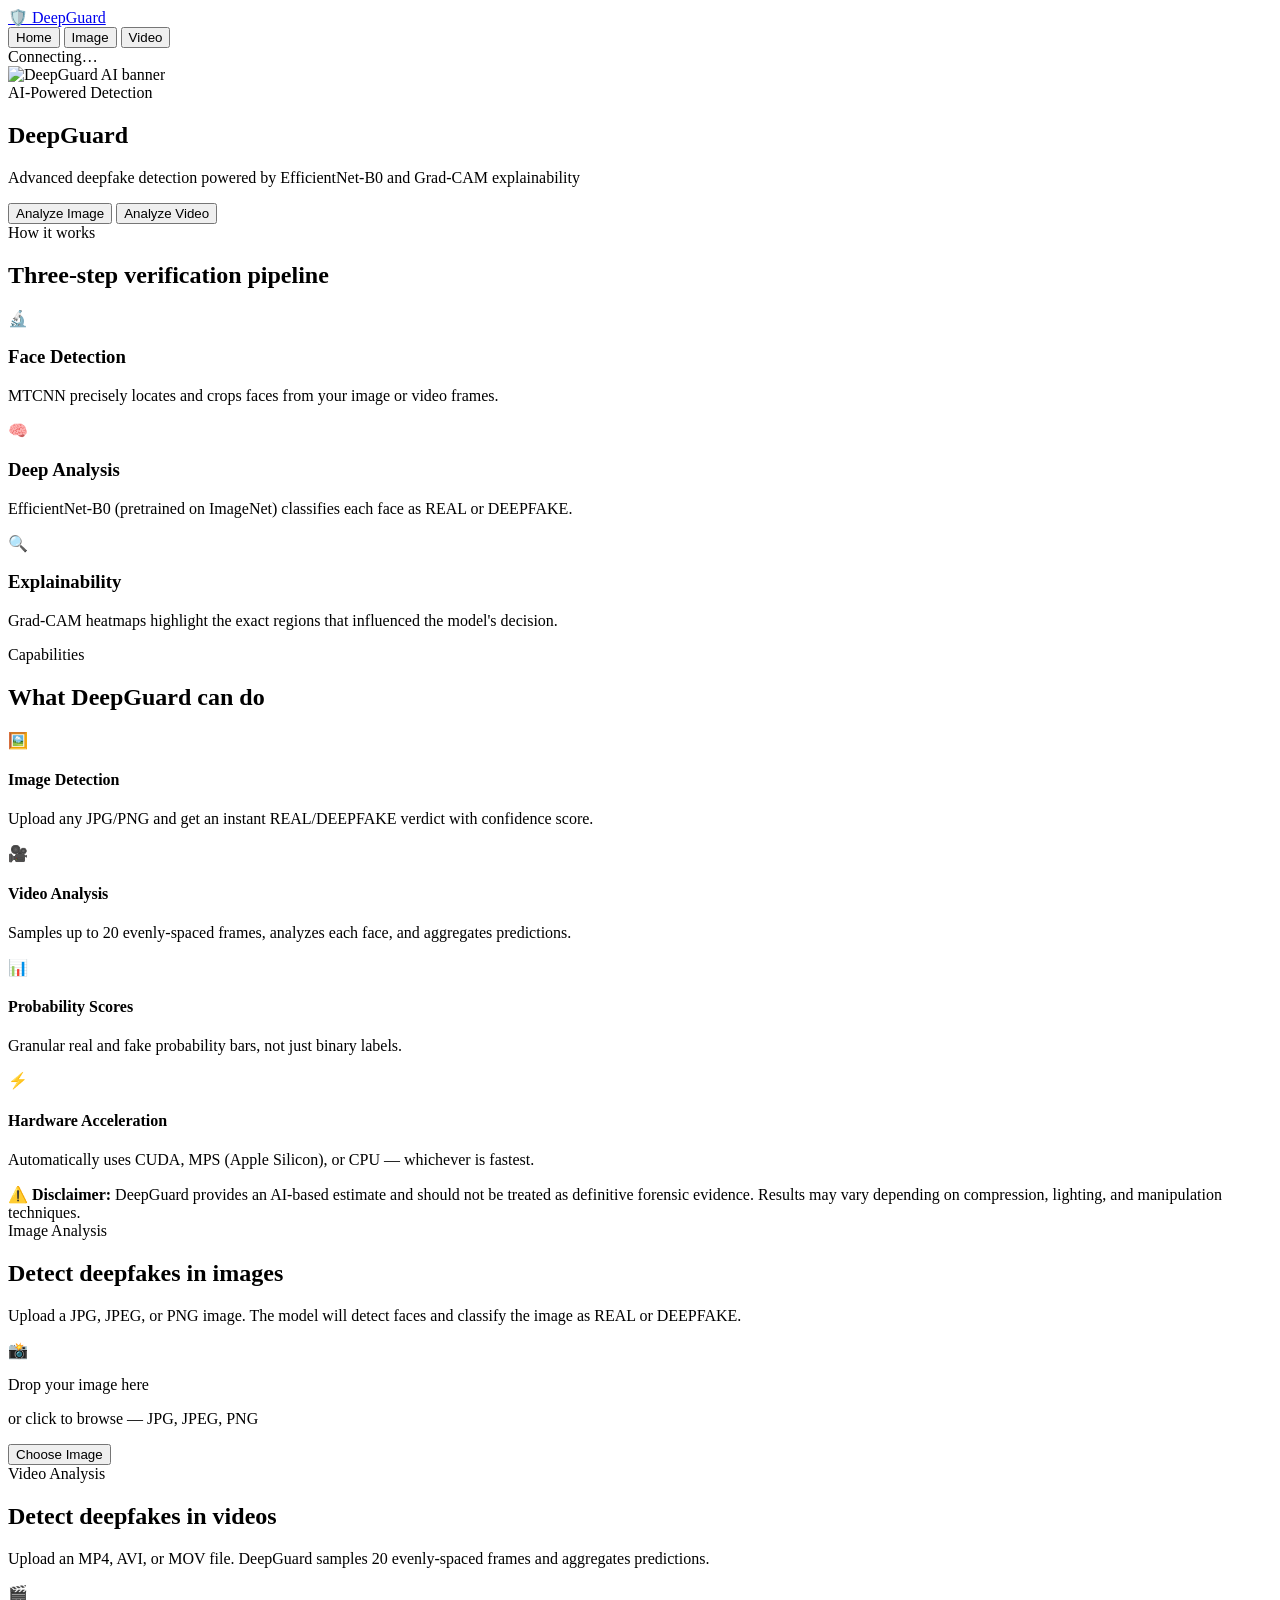
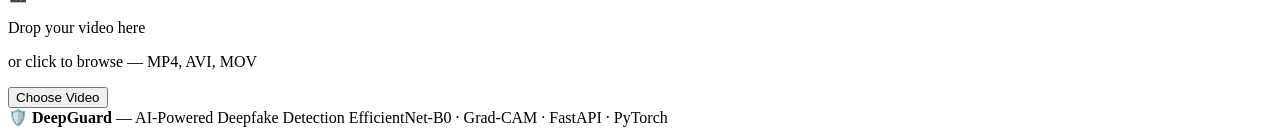
==== app/static/index.html @ f5dcc2c8 "feat: convert DeepGuard to full web app (FastAPI + HTML/CSS/JS frontend) - Add FastAPI backend (app/" ====
<!DOCTYPE html>
<html lang="en">
<head>
  <meta charset="UTF-8" />
  <meta name="viewport" content="width=device-width, initial-scale=1.0" />
  <title>DeepGuard — Deepfake Detection</title>
  <meta name="description" content="AI-powered deepfake detection using EfficientNet-B0. Analyze images and videos for authenticity with Grad-CAM explainability." />
  <link rel="preconnect" href="https://fonts.googleapis.com" />
  <link rel="preconnect" href="https://fonts.gstatic.com" crossorigin />
  <link href="https://fonts.googleapis.com/css2?family=Inter:wght@300;400;500;600;700;800;900&display=swap" rel="stylesheet" />
  <link rel="stylesheet" href="/static/style.css" />
</head>
<body>

<!-- ═══════════════════════════════ NAVBAR ═══════════════════════════════ -->
<nav class="navbar" id="navbar">
  <div class="nav-inner">
    <a href="#" class="nav-brand" id="nav-brand-btn">
      <span class="nav-icon">🛡️</span>
      <span>DeepGuard</span>
    </a>
    <div class="nav-links">
      <button class="nav-btn" id="navHomeBtn">Home</button>
      <button class="nav-btn" id="navImageBtn">Image</button>
      <button class="nav-btn" id="navVideoBtn">Video</button>
    </div>
    <div class="nav-status" id="navStatus">
      <span class="status-dot" id="statusDot"></span>
      <span id="statusText">Connecting…</span>
    </div>
  </div>
</nav>

<!-- ═══════════════════════════════ PAGES ════════════════════════════════ -->
<main>

  <!-- ── HOME PAGE ── -->
  <section class="page active" id="page-home">
    <div class="hero">
      <img src="/static/hero.jpg" alt="DeepGuard AI banner" class="hero-img" />
      <div class="hero-overlay">
        <div class="hero-content">
          <div class="hero-badge">AI-Powered Detection</div>
          <h1 class="hero-title">DeepGuard</h1>
          <p class="hero-subtitle">Advanced deepfake detection powered by EfficientNet-B0 and Grad-CAM explainability</p>
          <div class="hero-btns">
            <button class="btn btn-primary" id="heroImageBtn">Analyze Image</button>
            <button class="btn btn-outline" id="heroVideoBtn">Analyze Video</button>
          </div>
        </div>
      </div>
    </div>

    <div class="container section">
      <div class="section-label">How it works</div>
      <h2 class="section-title">Three-step verification pipeline</h2>
      <div class="cards-grid">
        <div class="card card-glow">
          <div class="card-icon">🔬</div>
          <h3>Face Detection</h3>
          <p>MTCNN precisely locates and crops faces from your image or video frames.</p>
        </div>
        <div class="card card-glow">
          <div class="card-icon">🧠</div>
          <h3>Deep Analysis</h3>
          <p>EfficientNet-B0 (pretrained on ImageNet) classifies each face as REAL or DEEPFAKE.</p>
        </div>
        <div class="card card-glow">
          <div class="card-icon">🔍</div>
          <h3>Explainability</h3>
          <p>Grad-CAM heatmaps highlight the exact regions that influenced the model's decision.</p>
        </div>
      </div>
    </div>

    <div class="container section">
      <div class="section-label">Capabilities</div>
      <h2 class="section-title">What DeepGuard can do</h2>
      <div class="features-grid">
        <div class="feature">
          <span class="feature-icon">🖼️</span>
          <div>
            <h4>Image Detection</h4>
            <p>Upload any JPG/PNG and get an instant REAL/DEEPFAKE verdict with confidence score.</p>
          </div>
        </div>
        <div class="feature">
          <span class="feature-icon">🎥</span>
          <div>
            <h4>Video Analysis</h4>
            <p>Samples up to 20 evenly-spaced frames, analyzes each face, and aggregates predictions.</p>
          </div>
        </div>
        <div class="feature">
          <span class="feature-icon">📊</span>
          <div>
            <h4>Probability Scores</h4>
            <p>Granular real and fake probability bars, not just binary labels.</p>
          </div>
        </div>
        <div class="feature">
          <span class="feature-icon">⚡</span>
          <div>
            <h4>Hardware Acceleration</h4>
            <p>Automatically uses CUDA, MPS (Apple Silicon), or CPU — whichever is fastest.</p>
          </div>
        </div>
      </div>
    </div>

    <div class="disclaimer container">
      ⚠️ <strong>Disclaimer:</strong> DeepGuard provides an AI-based estimate and should not be treated as definitive forensic evidence. Results may vary depending on compression, lighting, and manipulation techniques.
    </div>
  </section>

  <!-- ── IMAGE DETECTION PAGE ── -->
  <section class="page" id="page-image">
    <div class="container section">
      <div class="section-label">Image Analysis</div>
      <h2 class="section-title">Detect deepfakes in images</h2>
      <p class="section-desc">Upload a JPG, JPEG, or PNG image. The model will detect faces and classify the image as REAL or DEEPFAKE.</p>

      <div class="upload-zone" id="imageDropZone">
        <input type="file" id="imageFileInput" accept=".jpg,.jpeg,.png" hidden />
        <div class="upload-icon">📸</div>
        <p class="upload-title">Drop your image here</p>
        <p class="upload-hint">or click to browse — JPG, JPEG, PNG</p>
        <button class="btn btn-primary" id="imageBrowseBtn" type="button">Choose Image</button>
      </div>

      <div class="preview-row" id="imagePreviewRow" style="display:none">
        <div class="preview-box">
          <h3 class="box-label">Uploaded Image</h3>
          <img id="imagePreview" alt="Uploaded image" />
        </div>
      </div>

      <div class="analyze-row" id="imageAnalyzeRow" style="display:none">
        <button class="btn btn-primary btn-lg" id="imageAnalyzeBtn">
          <span id="imageAnalyzeBtnText">🔍 Analyze Image</span>
          <span id="imageAnalyzeSpinner" class="spinner" style="display:none"></span>
        </button>
      </div>

      <div id="imageResults" style="display:none">
        <div class="result-card" id="imageResultCard">
          <div class="result-verdict" id="imageVerdict"></div>
          <div class="result-confidence" id="imageConfidence"></div>
          <div class="prob-bars">
            <div class="prob-row">
              <span class="prob-label">✅ Real</span>
              <div class="prob-track">
                <div class="prob-fill prob-real" id="imageRealBar"></div>
              </div>
              <span class="prob-value" id="imageRealVal"></span>
            </div>
            <div class="prob-row">
              <span class="prob-label">🚨 Fake</span>
              <div class="prob-track">
                <div class="prob-fill prob-fake" id="imageFakeBar"></div>
              </div>
              <span class="prob-value" id="imageFakeVal"></span>
            </div>
          </div>
        </div>

        <div class="explainability-row" id="imageExplainRow" style="display:none">
          <div class="preview-box">
            <h3 class="box-label">Detected Face</h3>
            <img id="imageFaceCrop" alt="Detected face" />
          </div>
          <div class="preview-box">
            <h3 class="box-label">Grad-CAM Heatmap</h3>
            <img id="imageHeatmap" alt="Grad-CAM heatmap" />
            <p class="hint-text">Highlighted regions influenced the prediction</p>
          </div>
        </div>
      </div>

      <div id="imageError" class="error-box" style="display:none"></div>
    </div>
  </section>

  <!-- ── VIDEO DETECTION PAGE ── -->
  <section class="page" id="page-video">
    <div class="container section">
      <div class="section-label">Video Analysis</div>
      <h2 class="section-title">Detect deepfakes in videos</h2>
      <p class="section-desc">Upload an MP4, AVI, or MOV file. DeepGuard samples 20 evenly-spaced frames and aggregates predictions.</p>

      <div class="upload-zone" id="videoDropZone">
        <input type="file" id="videoFileInput" accept=".mp4,.avi,.mov" hidden />
        <div class="upload-icon">🎬</div>
        <p class="upload-title">Drop your video here</p>
        <p class="upload-hint">or click to browse — MP4, AVI, MOV</p>
        <button class="btn btn-primary" id="videoBrowseBtn" type="button">Choose Video</button>
      </div>

      <div class="preview-row" id="videoPreviewRow" style="display:none">
        <div class="preview-box preview-box-wide">
          <h3 class="box-label">Selected Video</h3>
          <video id="videoPreview" controls></video>
        </div>
      </div>

      <div class="analyze-row" id="videoAnalyzeRow" style="display:none">
        <button class="btn btn-primary btn-lg" id="videoAnalyzeBtn">
          <span id="videoAnalyzeBtnText">🔍 Analyze Video</span>
          <span id="videoAnalyzeSpinner" class="spinner" style="display:none"></span>
        </button>
        <p class="hint-text">This may take 30–60 seconds depending on your hardware.</p>
      </div>

      <div id="videoResults" style="display:none">
        <div class="result-card" id="videoResultCard">
          <div class="result-verdict" id="videoVerdict"></div>
          <div class="result-confidence" id="videoConfidence"></div>
          <div class="video-stats" id="videoStats"></div>
          <div class="prob-bars">
            <div class="prob-row">
              <span class="prob-label">✅ Real</span>
              <div class="prob-track">
                <div class="prob-fill prob-real" id="videoRealBar"></div>
              </div>
              <span class="prob-value" id="videoRealVal"></span>
            </div>
            <div class="prob-row">
              <span class="prob-label">🚨 Fake</span>
              <div class="prob-track">
                <div class="prob-fill prob-fake" id="videoFakeBar"></div>
              </div>
              <span class="prob-value" id="videoFakeVal"></span>
            </div>
          </div>
        </div>

        <div id="videoFramesSection">
          <h3 class="subsection-title">Frame-Level Analysis</h3>
          <div class="table-wrapper">
            <table class="frame-table" id="frameTable">
              <thead>
                <tr>
                  <th>Frame #</th>
                  <th>Timestamp</th>
                  <th>Prediction</th>
                  <th>Real %</th>
                  <th>Fake %</th>
                </tr>
              </thead>
              <tbody id="frameTableBody"></tbody>
            </table>
          </div>

          <div id="suspiciousFramesSection" style="display:none">
            <h3 class="subsection-title">Suspicious Frames</h3>
            <div class="suspicious-grid" id="suspiciousGrid"></div>
          </div>
        </div>
      </div>

      <div id="videoError" class="error-box" style="display:none"></div>
    </div>
  </section>

</main>

<!-- ════════════════════════════════ FOOTER ═════════════════════════════ -->
<footer class="footer">
  <div class="container footer-inner">
    <span>🛡️ <strong>DeepGuard</strong> — AI-Powered Deepfake Detection</span>
    <span>EfficientNet-B0 · Grad-CAM · FastAPI · PyTorch</span>
  </div>
</footer>

<script src="/static/app.js"></script>
</body>
</html>
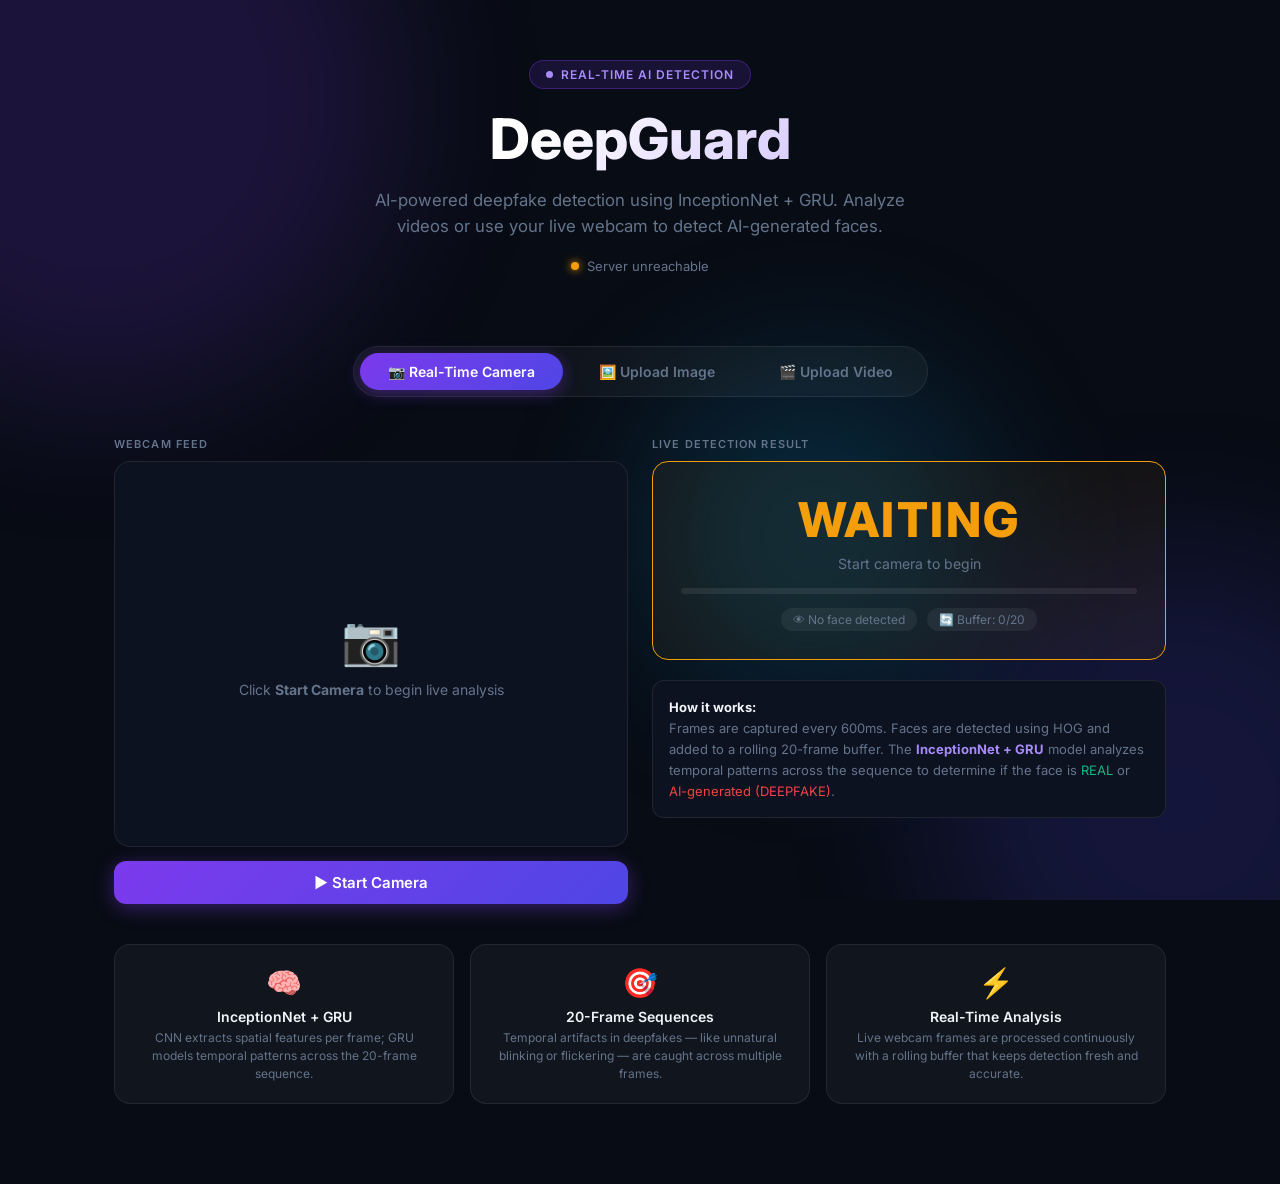
==== commit 7b6edc8d: "feat: add real-time webcam detection, cascaded MTCNN face detection, project report, presentation, a" ====
--- a/app/static/index.html
+++ b/app/static/index.html
@@ -3,275 +3,561 @@
 <head>
   <meta charset="UTF-8" />
   <meta name="viewport" content="width=device-width, initial-scale=1.0" />
-  <title>DeepGuard — Deepfake Detection</title>
-  <meta name="description" content="AI-powered deepfake detection using EfficientNet-B0. Analyze images and videos for authenticity with Grad-CAM explainability." />
+  <title>DeepGuard — Real-Time AI Deepfake Detector</title>
+  <meta name="description" content="Real-time deepfake detection powered by InceptionNet+GRU AI. Detect whether a face is AI-generated or real." />
   <link rel="preconnect" href="https://fonts.googleapis.com" />
-  <link rel="preconnect" href="https://fonts.gstatic.com" crossorigin />
-  <link href="https://fonts.googleapis.com/css2?family=Inter:wght@300;400;500;600;700;800;900&display=swap" rel="stylesheet" />
-  <link rel="stylesheet" href="/static/style.css" />
+  <link href="https://fonts.googleapis.com/css2?family=Inter:wght@300;400;500;600;700;800&display=swap" rel="stylesheet" />
+  <style>
+    *, *::before, *::after { box-sizing: border-box; margin: 0; padding: 0; }
+
+    :root {
+      --bg: #080c14;
+      --bg2: #0d1220;
+      --surface: rgba(255,255,255,0.04);
+      --border: rgba(255,255,255,0.08);
+      --accent: #7c3aed;
+      --accent2: #a78bfa;
+      --accent3: #4f46e5;
+      --real: #10b981;
+      --fake: #ef4444;
+      --warn: #f59e0b;
+      --text: #f1f5f9;
+      --muted: #64748b;
+      --radius: 16px;
+    }
+
+    body { font-family: 'Inter', sans-serif; background: var(--bg); color: var(--text); min-height: 100vh; overflow-x: hidden; }
+
+    /* Background orbs */
+    .bg-orbs { position: fixed; inset: 0; pointer-events: none; z-index: 0; overflow: hidden; }
+    .orb { position: absolute; border-radius: 50%; filter: blur(80px); opacity: 0.18; animation: drift 14s ease-in-out infinite alternate; }
+    .orb1 { width: 600px; height: 600px; background: #7c3aed; top: -200px; left: -200px; }
+    .orb2 { width: 500px; height: 500px; background: #4f46e5; bottom: -150px; right: -150px; animation-delay: -7s; }
+    .orb3 { width: 350px; height: 350px; background: #0ea5e9; top: 40%; left: 50%; animation-delay: -3s; }
+    @keyframes drift { 0% { transform: translate(0,0) scale(1); } 100% { transform: translate(30px,20px) scale(1.05); } }
+
+    .container { position: relative; z-index: 1; max-width: 1100px; margin: 0 auto; padding: 0 24px 80px; }
+
+    /* Header */
+    header { text-align: center; padding: 60px 0 40px; }
+    .badge { display: inline-flex; align-items: center; gap: 8px; background: rgba(124,58,237,0.15); border: 1px solid rgba(124,58,237,0.35); padding: 6px 16px; border-radius: 100px; font-size: 12px; font-weight: 600; letter-spacing: 0.08em; text-transform: uppercase; color: var(--accent2); margin-bottom: 20px; }
+    .badge-dot { width: 7px; height: 7px; background: var(--accent2); border-radius: 50%; animation: pulse 2s ease-in-out infinite; }
+    @keyframes pulse { 0%,100% { opacity:1; transform:scale(1); } 50% { opacity:0.5; transform:scale(0.8); } }
+    h1 { font-size: clamp(2rem, 5vw, 3.5rem); font-weight: 800; line-height: 1.1; background: linear-gradient(135deg, #fff 40%, var(--accent2)); -webkit-background-clip: text; -webkit-text-fill-color: transparent; background-clip: text; margin-bottom: 16px; }
+    .subtitle { font-size: 1.05rem; color: var(--muted); max-width: 540px; margin: 0 auto; line-height: 1.6; }
+    .model-status { display: inline-flex; align-items: center; gap: 8px; margin-top: 18px; font-size: 13px; color: var(--muted); }
+    .status-dot { width: 8px; height: 8px; border-radius: 50%; background: var(--warn); box-shadow: 0 0 8px var(--warn); transition: all 0.5s; }
+    .status-dot.ok { background: var(--real); box-shadow: 0 0 8px var(--real); }
+    .status-dot.err { background: var(--fake); box-shadow: 0 0 8px var(--fake); }
+
+    /* Tabs */
+    .tabs { display: flex; justify-content: center; gap: 8px; background: var(--surface); border: 1px solid var(--border); border-radius: 100px; padding: 6px; width: fit-content; margin: 32px auto 40px; }
+    .tab-btn { padding: 10px 28px; border-radius: 100px; border: none; cursor: pointer; font-size: 14px; font-weight: 600; font-family: inherit; transition: all 0.25s; background: transparent; color: var(--muted); }
+    .tab-btn.active { background: linear-gradient(135deg, var(--accent), var(--accent3)); color: white; box-shadow: 0 4px 16px rgba(124,58,237,0.4); }
+
+    .panel { display: none; }
+    .panel.active { display: block; }
+
+    /* Card */
+    .card { background: var(--surface); border: 1px solid var(--border); backdrop-filter: blur(20px); border-radius: var(--radius); padding: 32px; }
+    .card-grid { display: grid; grid-template-columns: 1fr 1fr; gap: 24px; }
+    @media (max-width: 700px) { .card-grid { grid-template-columns: 1fr; } }
+
+    /* Upload zone */
+    .upload-zone { border: 2px dashed var(--border); border-radius: var(--radius); padding: 48px 24px; text-align: center; cursor: pointer; transition: all 0.25s; position: relative; overflow: hidden; }
+    .upload-zone:hover, .upload-zone.dragover { border-color: var(--accent); background: rgba(124,58,237,0.07); }
+    .upload-zone input[type=file] { position: absolute; inset: 0; opacity: 0; cursor: pointer; width: 100%; }
+    .upload-icon { font-size: 3rem; margin-bottom: 12px; }
+    .upload-zone p { color: var(--muted); font-size: 14px; margin-top: 8px; }
+    .upload-zone strong { color: var(--text); }
+
+    /* Buttons */
+    .btn { display: inline-flex; align-items: center; justify-content: center; gap: 8px; padding: 12px 28px; border-radius: 12px; border: none; cursor: pointer; font-size: 15px; font-weight: 600; font-family: inherit; transition: all 0.2s; text-decoration: none; }
+    .btn-primary { background: linear-gradient(135deg, var(--accent), var(--accent3)); color: white; box-shadow: 0 4px 20px rgba(124,58,237,0.4); width: 100%; margin-top: 16px; }
+    .btn-primary:hover { transform: translateY(-2px); box-shadow: 0 8px 28px rgba(124,58,237,0.5); }
+    .btn-primary:disabled { opacity: 0.45; cursor: not-allowed; transform: none; }
+    .btn-danger { background: linear-gradient(135deg, #ef4444, #dc2626); color: white; box-shadow: 0 4px 16px rgba(239,68,68,0.35); }
+    .btn-stop { background: rgba(239,68,68,0.15); border: 1px solid rgba(239,68,68,0.3); color: #fca5a5; padding: 12px 24px; border-radius: 12px; font-size: 15px; font-weight: 600; font-family: inherit; cursor: pointer; transition: all 0.2s; }
+    .btn-stop:hover { background: rgba(239,68,68,0.25); }
+
+    /* Video / Webcam */
+    .video-preview { width: 100%; border-radius: var(--radius); overflow: hidden; background: #000; aspect-ratio: 16/9; display: flex; align-items: center; justify-content: center; }
+    .video-preview video, .video-preview img { width: 100%; height: 100%; object-fit: contain; }
+    .webcam-wrapper { position: relative; border-radius: var(--radius); overflow: hidden; background: #000; aspect-ratio: 4/3; }
+    #webcam-video { width: 100%; height: 100%; object-fit: cover; display: block; transform: scaleX(-1); }
+    .webcam-overlay { position: absolute; top: 12px; left: 12px; right: 12px; display: flex; justify-content: space-between; align-items: flex-start; pointer-events: none; }
+    .face-badge { font-size: 12px; font-weight: 600; padding: 5px 12px; border-radius: 100px; backdrop-filter: blur(10px); }
+    .face-badge.detected { background: rgba(16,185,129,0.2); color: var(--real); border: 1px solid rgba(16,185,129,0.3); }
+    .face-badge.none { background: rgba(239,68,68,0.2); color: var(--fake); border: 1px solid rgba(239,68,68,0.3); }
+    .buffer-ring { width: 48px; height: 48px; }
+    .buffer-ring svg { transform: rotate(-90deg); }
+    .buffer-ring circle { fill: none; stroke-width: 4; }
+    .buffer-bg { stroke: rgba(255,255,255,0.1); }
+    .buffer-fg { stroke: var(--accent2); stroke-linecap: round; transition: stroke-dashoffset 0.4s; }
+    .webcam-placeholder { width: 100%; aspect-ratio: 4/3; border-radius: var(--radius); background: var(--bg2); border: 1px solid var(--border); display: flex; flex-direction: column; align-items: center; justify-content: center; gap: 12px; color: var(--muted); font-size: 14px; }
+    .webcam-placeholder .icon { font-size: 3rem; }
+
+    /* Result card */
+    .result-card { background: var(--bg2); border: 1px solid var(--border); border-radius: var(--radius); padding: 28px; text-align: center; transition: all 0.4s; }
+    .result-card.is-real { border-color: var(--real); background: rgba(16,185,129,0.05); }
+    .result-card.is-fake { border-color: var(--fake); background: rgba(239,68,68,0.05); }
+    .result-card.is-analyzing { border-color: var(--warn); background: rgba(245,158,11,0.05); }
+    .result-label { font-size: 3rem; font-weight: 800; letter-spacing: 0.05em; margin-bottom: 6px; transition: color 0.4s; }
+    .result-label.real { color: var(--real); }
+    .result-label.fake { color: var(--fake); }
+    .result-label.analyzing { color: var(--warn); }
+    .result-confidence { font-size: 14px; color: var(--muted); margin-bottom: 16px; }
+    .conf-bar-wrap { height: 6px; background: rgba(255,255,255,0.08); border-radius: 99px; overflow: hidden; }
+    .conf-bar { height: 100%; border-radius: 99px; transition: width 0.6s ease, background 0.4s; }
+    .conf-bar.real { background: var(--real); }
+    .conf-bar.fake { background: var(--fake); }
+    .conf-bar.analyzing { background: var(--warn); }
+    .result-meta { margin-top: 14px; display: flex; gap: 10px; flex-wrap: wrap; justify-content: center; }
+    .meta-pill { font-size: 12px; padding: 4px 12px; border-radius: 100px; background: rgba(255,255,255,0.06); color: var(--muted); }
+
+    /* Face crop preview */
+    .face-crop-img { width: 100%; max-width: 200px; border-radius: 12px; margin-top: 16px; border: 2px solid var(--border); display: block; margin-left: auto; margin-right: auto; }
+
+    /* Info grid */
+    .info-grid { display: grid; grid-template-columns: repeat(3, 1fr); gap: 16px; margin-top: 40px; }
+    @media (max-width: 700px) { .info-grid { grid-template-columns: 1fr; } }
+    .info-item { background: var(--surface); border: 1px solid var(--border); border-radius: var(--radius); padding: 20px; text-align: center; }
+    .info-item .icon { font-size: 1.8rem; margin-bottom: 8px; }
+    .info-item h3 { font-size: 14px; font-weight: 600; margin-bottom: 4px; }
+    .info-item p { font-size: 12px; color: var(--muted); line-height: 1.5; }
+
+    .section-label { font-size: 11px; font-weight: 600; letter-spacing: 0.1em; text-transform: uppercase; color: var(--muted); margin-bottom: 10px; }
+
+    @keyframes spin { to { transform: rotate(360deg); } }
+    .spinner { width: 20px; height: 20px; border: 3px solid rgba(255,255,255,0.2); border-top-color: white; border-radius: 50%; animation: spin 0.7s linear infinite; }
+  </style>
 </head>
 <body>
 
-<!-- ═══════════════════════════════ NAVBAR ═══════════════════════════════ -->
-<nav class="navbar" id="navbar">
-  <div class="nav-inner">
-    <a href="#" class="nav-brand" id="nav-brand-btn">
-      <span class="nav-icon">🛡️</span>
-      <span>DeepGuard</span>
-    </a>
-    <div class="nav-links">
-      <button class="nav-btn" id="navHomeBtn">Home</button>
-      <button class="nav-btn" id="navImageBtn">Image</button>
-      <button class="nav-btn" id="navVideoBtn">Video</button>
-    </div>
-    <div class="nav-status" id="navStatus">
-      <span class="status-dot" id="statusDot"></span>
-      <span id="statusText">Connecting…</span>
-    </div>
+<div class="bg-orbs">
+  <div class="orb orb1"></div>
+  <div class="orb orb2"></div>
+  <div class="orb orb3"></div>
+</div>
+
+<div class="container">
+
+  <!-- Header -->
+  <header>
+    <div class="badge"><span class="badge-dot"></span>Real-Time AI Detection</div>
+    <h1>DeepGuard</h1>
+    <p class="subtitle">AI-powered deepfake detection using InceptionNet + GRU. Analyze videos or use your live webcam to detect AI-generated faces.</p>
+    <div class="model-status">
+      <span class="status-dot" id="status-dot"></span>
+      <span id="status-text">Checking model…</span>
+    </div>
+  </header>
+
+  <!-- Tabs -->
+  <div class="tabs" role="tablist">
+    <button class="tab-btn active" id="tab-realtime" onclick="switchTab('realtime')" role="tab">📷 Real-Time Camera</button>
+    <button class="tab-btn" id="tab-image" onclick="switchTab('image')" role="tab">🖼️ Upload Image</button>
+    <button class="tab-btn" id="tab-video" onclick="switchTab('video')" role="tab">🎬 Upload Video</button>
   </div>
-</nav>
-
-<!-- ═══════════════════════════════ PAGES ════════════════════════════════ -->
-<main>
-
-  <!-- ── HOME PAGE ── -->
-  <section class="page active" id="page-home">
-    <div class="hero">
-      <img src="/static/hero.jpg" alt="DeepGuard AI banner" class="hero-img" />
-      <div class="hero-overlay">
-        <div class="hero-content">
-          <div class="hero-badge">AI-Powered Detection</div>
-          <h1 class="hero-title">DeepGuard</h1>
-          <p class="hero-subtitle">Advanced deepfake detection powered by EfficientNet-B0 and Grad-CAM explainability</p>
-          <div class="hero-btns">
-            <button class="btn btn-primary" id="heroImageBtn">Analyze Image</button>
-            <button class="btn btn-outline" id="heroVideoBtn">Analyze Video</button>
-          </div>
-        </div>
-      </div>
-    </div>
-
-    <div class="container section">
-      <div class="section-label">How it works</div>
-      <h2 class="section-title">Three-step verification pipeline</h2>
-      <div class="cards-grid">
-        <div class="card card-glow">
-          <div class="card-icon">🔬</div>
-          <h3>Face Detection</h3>
-          <p>MTCNN precisely locates and crops faces from your image or video frames.</p>
-        </div>
-        <div class="card card-glow">
-          <div class="card-icon">🧠</div>
-          <h3>Deep Analysis</h3>
-          <p>EfficientNet-B0 (pretrained on ImageNet) classifies each face as REAL or DEEPFAKE.</p>
-        </div>
-        <div class="card card-glow">
-          <div class="card-icon">🔍</div>
-          <h3>Explainability</h3>
-          <p>Grad-CAM heatmaps highlight the exact regions that influenced the model's decision.</p>
-        </div>
-      </div>
-    </div>
-
-    <div class="container section">
-      <div class="section-label">Capabilities</div>
-      <h2 class="section-title">What DeepGuard can do</h2>
-      <div class="features-grid">
-        <div class="feature">
-          <span class="feature-icon">🖼️</span>
-          <div>
-            <h4>Image Detection</h4>
-            <p>Upload any JPG/PNG and get an instant REAL/DEEPFAKE verdict with confidence score.</p>
-          </div>
-        </div>
-        <div class="feature">
-          <span class="feature-icon">🎥</span>
-          <div>
-            <h4>Video Analysis</h4>
-            <p>Samples up to 20 evenly-spaced frames, analyzes each face, and aggregates predictions.</p>
-          </div>
-        </div>
-        <div class="feature">
-          <span class="feature-icon">📊</span>
-          <div>
-            <h4>Probability Scores</h4>
-            <p>Granular real and fake probability bars, not just binary labels.</p>
-          </div>
-        </div>
-        <div class="feature">
-          <span class="feature-icon">⚡</span>
-          <div>
-            <h4>Hardware Acceleration</h4>
-            <p>Automatically uses CUDA, MPS (Apple Silicon), or CPU — whichever is fastest.</p>
-          </div>
-        </div>
-      </div>
-    </div>
-
-    <div class="disclaimer container">
-      ⚠️ <strong>Disclaimer:</strong> DeepGuard provides an AI-based estimate and should not be treated as definitive forensic evidence. Results may vary depending on compression, lighting, and manipulation techniques.
-    </div>
-  </section>
-
-  <!-- ── IMAGE DETECTION PAGE ── -->
-  <section class="page" id="page-image">
-    <div class="container section">
-      <div class="section-label">Image Analysis</div>
-      <h2 class="section-title">Detect deepfakes in images</h2>
-      <p class="section-desc">Upload a JPG, JPEG, or PNG image. The model will detect faces and classify the image as REAL or DEEPFAKE.</p>
-
-      <div class="upload-zone" id="imageDropZone">
-        <input type="file" id="imageFileInput" accept=".jpg,.jpeg,.png" hidden />
-        <div class="upload-icon">📸</div>
-        <p class="upload-title">Drop your image here</p>
-        <p class="upload-hint">or click to browse — JPG, JPEG, PNG</p>
-        <button class="btn btn-primary" id="imageBrowseBtn" type="button">Choose Image</button>
-      </div>
-
-      <div class="preview-row" id="imagePreviewRow" style="display:none">
-        <div class="preview-box">
-          <h3 class="box-label">Uploaded Image</h3>
-          <img id="imagePreview" alt="Uploaded image" />
-        </div>
-      </div>
-
-      <div class="analyze-row" id="imageAnalyzeRow" style="display:none">
-        <button class="btn btn-primary btn-lg" id="imageAnalyzeBtn">
-          <span id="imageAnalyzeBtnText">🔍 Analyze Image</span>
-          <span id="imageAnalyzeSpinner" class="spinner" style="display:none"></span>
-        </button>
-      </div>
-
-      <div id="imageResults" style="display:none">
-        <div class="result-card" id="imageResultCard">
-          <div class="result-verdict" id="imageVerdict"></div>
-          <div class="result-confidence" id="imageConfidence"></div>
-          <div class="prob-bars">
-            <div class="prob-row">
-              <span class="prob-label">✅ Real</span>
-              <div class="prob-track">
-                <div class="prob-fill prob-real" id="imageRealBar"></div>
-              </div>
-              <span class="prob-value" id="imageRealVal"></span>
-            </div>
-            <div class="prob-row">
-              <span class="prob-label">🚨 Fake</span>
-              <div class="prob-track">
-                <div class="prob-fill prob-fake" id="imageFakeBar"></div>
-              </div>
-              <span class="prob-value" id="imageFakeVal"></span>
+
+  <!-- ══ REAL-TIME PANEL ══════════════════════════════════════════════ -->
+  <div class="panel active" id="panel-realtime">
+    <div class="card-grid">
+      <!-- Left: webcam -->
+      <div>
+        <p class="section-label">Webcam Feed</p>
+        <div class="webcam-placeholder" id="wc-placeholder">
+          <div class="icon">📷</div>
+          <p>Click <strong>Start Camera</strong> to begin live analysis</p>
+        </div>
+        <div class="webcam-wrapper" id="wc-wrapper" style="display:none;">
+          <video id="webcam-video" autoplay playsinline muted></video>
+          <div class="webcam-overlay">
+            <span class="face-badge none" id="face-badge">No Face</span>
+            <div class="buffer-ring" title="Buffer progress">
+              <svg viewBox="0 0 48 48" width="48" height="48">
+                <circle class="buffer-bg" cx="24" cy="24" r="20"/>
+                <circle class="buffer-fg" id="buffer-arc" cx="24" cy="24" r="20"
+                  stroke-dasharray="125.66" stroke-dashoffset="125.66"/>
+              </svg>
             </div>
           </div>
         </div>
-
-        <div class="explainability-row" id="imageExplainRow" style="display:none">
-          <div class="preview-box">
-            <h3 class="box-label">Detected Face</h3>
-            <img id="imageFaceCrop" alt="Detected face" />
+        <div style="display:flex; gap:10px; margin-top:14px;">
+          <button class="btn btn-primary" id="btn-start" onclick="startCamera()" style="margin-top:0; flex:1;">▶ Start Camera</button>
+          <button class="btn-stop" id="btn-stop" onclick="stopCamera()" style="display:none; flex:1;">⏹ Stop</button>
+        </div>
+      </div>
+
+      <!-- Right: result -->
+      <div>
+        <p class="section-label">Live Detection Result</p>
+        <div class="result-card is-analyzing" id="rt-card">
+          <div class="result-label analyzing" id="rt-label">WAITING</div>
+          <div class="result-confidence" id="rt-conf">Start camera to begin</div>
+          <div class="conf-bar-wrap"><div class="conf-bar analyzing" id="rt-bar" style="width:0%"></div></div>
+          <div class="result-meta">
+            <span class="meta-pill" id="rt-face-pill">👁 No face detected</span>
+            <span class="meta-pill" id="rt-buf-pill">🔄 Buffer: 0/20</span>
           </div>
-          <div class="preview-box">
-            <h3 class="box-label">Grad-CAM Heatmap</h3>
-            <img id="imageHeatmap" alt="Grad-CAM heatmap" />
-            <p class="hint-text">Highlighted regions influenced the prediction</p>
+        </div>
+
+        <div style="margin-top:20px; padding:16px; background:var(--bg2); border-radius:12px; border:1px solid var(--border);">
+          <p style="font-size:13px; color:var(--muted); line-height:1.6;">
+            <strong style="color:var(--text);">How it works:</strong><br>
+            Frames are captured every 600ms. Faces are detected using HOG and added to a rolling 20-frame buffer. The <strong style="color:var(--accent2);">InceptionNet + GRU</strong> model analyzes temporal patterns across the sequence to determine if the face is <span style="color:var(--real);">REAL</span> or <span style="color:var(--fake);">AI-generated (DEEPFAKE)</span>.
+          </p>
+        </div>
+      </div>
+    </div>
+  </div>
+
+  <!-- ══ IMAGE PANEL ══════════════════════════════════════════════════ -->
+  <div class="panel" id="panel-image">
+    <div class="card-grid">
+      <div>
+        <p class="section-label">Upload Image</p>
+        <div class="upload-zone" id="img-drop-zone">
+          <input type="file" id="img-file-input" accept="image/*" onchange="onImageSelect(this)" />
+          <div class="upload-icon">🖼️</div>
+          <p><strong>Drag &amp; drop</strong> or click to upload</p>
+          <p id="img-fname" style="margin-top:8px; color:var(--accent2); font-size:13px;"></p>
+          <p>Supports JPG, PNG, WebP</p>
+        </div>
+        <div id="img-preview-wrap" style="display:none; margin-top:16px;">
+          <p class="section-label">Preview</p>
+          <div class="video-preview"><img id="img-preview" src="" alt="Preview" /></div>
+        </div>
+        <button class="btn btn-primary" id="btn-img-analyze" onclick="analyzeImage()" style="display:none;" disabled>🔍 Analyze Image</button>
+      </div>
+
+      <div>
+        <p class="section-label">Detection Result</p>
+        <div class="result-card is-analyzing" id="img-card">
+          <div class="result-label analyzing" id="img-label">IDLE</div>
+          <div class="result-confidence" id="img-conf">Upload an image to begin</div>
+          <div class="conf-bar-wrap"><div class="conf-bar analyzing" id="img-bar" style="width:0%"></div></div>
+          <div class="result-meta" id="img-meta"></div>
+        </div>
+        <img id="img-face-crop" class="face-crop-img" style="display:none;" src="" alt="Detected Face" />
+      </div>
+    </div>
+  </div>
+
+  <!-- ══ VIDEO PANEL ══════════════════════════════════════════════════ -->
+  <div class="panel" id="panel-video">
+    <div class="card-grid">
+      <div>
+        <p class="section-label">Upload Video</p>
+        <div class="upload-zone" id="vid-drop-zone">
+          <input type="file" id="vid-file-input" accept="video/*" onchange="onVideoSelect(this)" />
+          <div class="upload-icon">🎬</div>
+          <p><strong>Drag &amp; drop</strong> or click to upload</p>
+          <p id="vid-fname" style="margin-top:8px; color:var(--accent2); font-size:13px;"></p>
+          <p>Supports MP4, AVI, MOV, WebM</p>
+        </div>
+        <div id="vid-preview-wrap" style="display:none; margin-top:16px;">
+          <p class="section-label">Preview</p>
+          <div class="video-preview">
+            <video id="vid-preview" controls preload="metadata"></video>
           </div>
         </div>
+        <button class="btn btn-primary" id="btn-vid-analyze" onclick="analyzeVideo()" style="display:none;" disabled>🔍 Analyze Video</button>
       </div>
 
-      <div id="imageError" class="error-box" style="display:none"></div>
-    </div>
-  </section>
-
-  <!-- ── VIDEO DETECTION PAGE ── -->
-  <section class="page" id="page-video">
-    <div class="container section">
-      <div class="section-label">Video Analysis</div>
-      <h2 class="section-title">Detect deepfakes in videos</h2>
-      <p class="section-desc">Upload an MP4, AVI, or MOV file. DeepGuard samples 20 evenly-spaced frames and aggregates predictions.</p>
-
-      <div class="upload-zone" id="videoDropZone">
-        <input type="file" id="videoFileInput" accept=".mp4,.avi,.mov" hidden />
-        <div class="upload-icon">🎬</div>
-        <p class="upload-title">Drop your video here</p>
-        <p class="upload-hint">or click to browse — MP4, AVI, MOV</p>
-        <button class="btn btn-primary" id="videoBrowseBtn" type="button">Choose Video</button>
+      <div>
+        <p class="section-label">Detection Result</p>
+        <div class="result-card is-analyzing" id="vid-card">
+          <div class="result-label analyzing" id="vid-label">IDLE</div>
+          <div class="result-confidence" id="vid-conf">Upload a video to begin</div>
+          <div class="conf-bar-wrap"><div class="conf-bar analyzing" id="vid-bar" style="width:0%"></div></div>
+          <div class="result-meta" id="vid-meta"></div>
+        </div>
       </div>
-
-      <div class="preview-row" id="videoPreviewRow" style="display:none">
-        <div class="preview-box preview-box-wide">
-          <h3 class="box-label">Selected Video</h3>
-          <video id="videoPreview" controls></video>
-        </div>
-      </div>
-
-      <div class="analyze-row" id="videoAnalyzeRow" style="display:none">
-        <button class="btn btn-primary btn-lg" id="videoAnalyzeBtn">
-          <span id="videoAnalyzeBtnText">🔍 Analyze Video</span>
-          <span id="videoAnalyzeSpinner" class="spinner" style="display:none"></span>
-        </button>
-        <p class="hint-text">This may take 30–60 seconds depending on your hardware.</p>
-      </div>
-
-      <div id="videoResults" style="display:none">
-        <div class="result-card" id="videoResultCard">
-          <div class="result-verdict" id="videoVerdict"></div>
-          <div class="result-confidence" id="videoConfidence"></div>
-          <div class="video-stats" id="videoStats"></div>
-          <div class="prob-bars">
-            <div class="prob-row">
-              <span class="prob-label">✅ Real</span>
-              <div class="prob-track">
-                <div class="prob-fill prob-real" id="videoRealBar"></div>
-              </div>
-              <span class="prob-value" id="videoRealVal"></span>
-            </div>
-            <div class="prob-row">
-              <span class="prob-label">🚨 Fake</span>
-              <div class="prob-track">
-                <div class="prob-fill prob-fake" id="videoFakeBar"></div>
-              </div>
-              <span class="prob-value" id="videoFakeVal"></span>
-            </div>
-          </div>
-        </div>
-
-        <div id="videoFramesSection">
-          <h3 class="subsection-title">Frame-Level Analysis</h3>
-          <div class="table-wrapper">
-            <table class="frame-table" id="frameTable">
-              <thead>
-                <tr>
-                  <th>Frame #</th>
-                  <th>Timestamp</th>
-                  <th>Prediction</th>
-                  <th>Real %</th>
-                  <th>Fake %</th>
-                </tr>
-              </thead>
-              <tbody id="frameTableBody"></tbody>
-            </table>
-          </div>
-
-          <div id="suspiciousFramesSection" style="display:none">
-            <h3 class="subsection-title">Suspicious Frames</h3>
-            <div class="suspicious-grid" id="suspiciousGrid"></div>
-          </div>
-        </div>
-      </div>
-
-      <div id="videoError" class="error-box" style="display:none"></div>
-    </div>
-  </section>
-
-</main>
-
-<!-- ════════════════════════════════ FOOTER ═════════════════════════════ -->
-<footer class="footer">
-  <div class="container footer-inner">
-    <span>🛡️ <strong>DeepGuard</strong> — AI-Powered Deepfake Detection</span>
-    <span>EfficientNet-B0 · Grad-CAM · FastAPI · PyTorch</span>
+    </div>
   </div>
-</footer>
-
-<script src="/static/app.js"></script>
+
+  <!-- Info cards -->
+  <div class="info-grid">
+    <div class="info-item">
+      <div class="icon">🧠</div>
+      <h3>InceptionNet + GRU</h3>
+      <p>CNN extracts spatial features per frame; GRU models temporal patterns across the 20-frame sequence.</p>
+    </div>
+    <div class="info-item">
+      <div class="icon">🎯</div>
+      <h3>20-Frame Sequences</h3>
+      <p>Temporal artifacts in deepfakes — like unnatural blinking or flickering — are caught across multiple frames.</p>
+    </div>
+    <div class="info-item">
+      <div class="icon">⚡</div>
+      <h3>Real-Time Analysis</h3>
+      <p>Live webcam frames are processed continuously with a rolling buffer that keeps detection fresh and accurate.</p>
+    </div>
+  </div>
+
+</div><!-- /container -->
+
+<script>
+// ── Utility ───────────────────────────────────────────────────────────────────
+function setResult(prefix, label, confidence, cls, confText, meta=[]) {
+  const card = document.getElementById(prefix + '-card');
+  const lbl  = document.getElementById(prefix + '-label');
+  const conf = document.getElementById(prefix + '-conf');
+  const bar  = document.getElementById(prefix + '-bar');
+  const metaEl = document.getElementById(prefix + '-meta');
+
+  lbl.textContent = label;
+  const c = cls === 'real' ? 'real' : cls === 'fake' ? 'fake' : 'analyzing';
+  lbl.className = 'result-label ' + c;
+  conf.textContent = confText;
+  bar.style.width = confidence + '%';
+  bar.className = 'conf-bar ' + c;
+  card.className = 'result-card is-' + (c === 'analyzing' ? 'analyzing' : c);
+
+  if (metaEl) {
+    metaEl.innerHTML = meta.map(m => `<span class="meta-pill">${m}</span>`).join('');
+  }
+}
+
+// ── Tab Switching ─────────────────────────────────────────────────────────────
+function switchTab(tab) {
+  document.querySelectorAll('.panel').forEach(p => p.classList.remove('active'));
+  document.querySelectorAll('.tab-btn').forEach(b => b.classList.remove('active'));
+  document.getElementById('panel-' + tab).classList.add('active');
+  document.getElementById('tab-' + tab).classList.add('active');
+  if (tab !== 'realtime') stopCamera();
+}
+
+// ── Model Status Check ────────────────────────────────────────────────────────
+async function checkStatus() {
+  try {
+    const r = await fetch('/api/status');
+    const data = await r.json();
+    const dot = document.getElementById('status-dot');
+    const txt = document.getElementById('status-text');
+    if (data.status === 'ok') {
+      dot.className = 'status-dot ok';
+      txt.textContent = data.model || 'Model loaded and ready';
+    } else {
+      dot.className = 'status-dot err';
+      txt.textContent = 'Model unavailable: ' + data.message;
+    }
+  } catch(e) {
+    document.getElementById('status-text').textContent = 'Server unreachable';
+  }
+}
+checkStatus();
+
+// ── Real-Time Webcam ──────────────────────────────────────────────────────────
+let stream = null;
+let analyzeInterval = null;
+let isSendingFrame = false;
+const CIRCUMFERENCE = 125.66;
+
+async function startCamera() {
+  try {
+    stream = await navigator.mediaDevices.getUserMedia({ video: { width: 640, height: 480, facingMode: 'user' }, audio: false });
+    document.getElementById('webcam-video').srcObject = stream;
+    document.getElementById('wc-placeholder').style.display = 'none';
+    document.getElementById('wc-wrapper').style.display = 'block';
+    document.getElementById('btn-start').style.display = 'none';
+    document.getElementById('btn-stop').style.display = '';
+
+    await fetch('/api/realtime/reset', { method: 'POST' });
+    setResult('rt', 'SCANNING', 0, 'analyzing', 'Looking for face…');
+
+    analyzeInterval = setInterval(sendFrame, 600);
+  } catch(e) {
+    alert('Camera access denied: ' + e.message);
+  }
+}
+
+function stopCamera() {
+  if (analyzeInterval) { clearInterval(analyzeInterval); analyzeInterval = null; }
+  if (stream) { stream.getTracks().forEach(t => t.stop()); stream = null; }
+  document.getElementById('wc-placeholder').style.display = 'flex';
+  document.getElementById('wc-wrapper').style.display = 'none';
+  document.getElementById('btn-start').style.display = '';
+  document.getElementById('btn-stop').style.display = 'none';
+  setResult('rt', 'WAITING', 0, 'analyzing', 'Start camera to begin');
+}
+
+const _canvas = document.createElement('canvas');
+const _ctx = _canvas.getContext('2d');
+
+async function sendFrame() {
+  if (isSendingFrame) return;
+  const video = document.getElementById('webcam-video');
+  if (!video || !video.srcObject) return;
+
+  _canvas.width = 320; _canvas.height = 240;
+  _ctx.save();
+  _ctx.translate(_canvas.width, 0);
+  _ctx.scale(-1, 1);
+  _ctx.drawImage(video, 0, 0, _canvas.width, _canvas.height);
+  _ctx.restore();
+
+  const dataUrl = _canvas.toDataURL('image/jpeg', 0.6);
+  isSendingFrame = true;
+  try {
+    const resp = await fetch('/api/realtime/frame', {
+      method: 'POST',
+      headers: { 'Content-Type': 'application/json' },
+      body: JSON.stringify({ frame: dataUrl })
+    });
+    const data = await resp.json();
+    updateRealtimeUI(data);
+  } catch(e) {
+    console.warn('sendFrame error', e);
+  } finally {
+    isSendingFrame = false;
+  }
+}
+
+function updateRealtimeUI(data) {
+  const faceBadge = document.getElementById('face-badge');
+  if (data.face_detected) {
+    faceBadge.textContent = '✅ Face Detected';
+    faceBadge.className = 'face-badge detected';
+  } else {
+    faceBadge.textContent = '❌ No Face';
+    faceBadge.className = 'face-badge none';
+  }
+
+  const buf = Math.min(data.buffer_size || 0, 20);
+  document.getElementById('buffer-arc').style.strokeDashoffset = CIRCUMFERENCE * (1 - buf / 20);
+  document.getElementById('rt-face-pill').textContent = data.face_detected ? '👁 Face detected' : '👁 No face';
+  document.getElementById('rt-buf-pill').textContent = `🔄 Buffer: ${buf}/20`;
+
+  if (!data.ready) {
+    setResult('rt', 'SCANNING', 0, 'analyzing', `Collecting frames… ${buf}/20`);
+    return;
+  }
+
+  const cls = data.label === 'REAL' ? 'real' : data.label === 'DEEPFAKE' ? 'fake' : 'analyzing';
+  setResult('rt', data.label, data.confidence, cls,
+    `Confidence: ${data.confidence}%  ·  Fake: ${data.fake_probability}%  ·  Real: ${data.real_probability}%`);
+}
+
+// ── Image Upload ──────────────────────────────────────────────────────────────
+let imageFile = null;
+
+function onImageSelect(input) {
+  if (!input.files[0]) return;
+  imageFile = input.files[0];
+  document.getElementById('img-fname').textContent = '✅ ' + imageFile.name;
+  const url = URL.createObjectURL(imageFile);
+  document.getElementById('img-preview').src = url;
+  document.getElementById('img-preview-wrap').style.display = 'block';
+  document.getElementById('btn-img-analyze').style.display = '';
+  document.getElementById('btn-img-analyze').disabled = false;
+  document.getElementById('img-face-crop').style.display = 'none';
+  setResult('img', 'READY', 0, 'analyzing', 'Click Analyze to run detection');
+}
+
+const imgDrop = document.getElementById('img-drop-zone');
+imgDrop.addEventListener('dragover', e => { e.preventDefault(); imgDrop.classList.add('dragover'); });
+imgDrop.addEventListener('dragleave', () => imgDrop.classList.remove('dragover'));
+imgDrop.addEventListener('drop', e => {
+  e.preventDefault(); imgDrop.classList.remove('dragover');
+  const f = e.dataTransfer.files[0];
+  if (f) { document.getElementById('img-file-input').files = e.dataTransfer.files; onImageSelect(document.getElementById('img-file-input')); }
+});
+
+async function analyzeImage() {
+  if (!imageFile) return;
+  const btn = document.getElementById('btn-img-analyze');
+  btn.disabled = true;
+  btn.innerHTML = '<div class="spinner"></div> Analyzing…';
+  setResult('img', 'ANALYZING', 0, 'analyzing', 'Detecting face and running model…');
+  document.getElementById('img-face-crop').style.display = 'none';
+
+  const fd = new FormData();
+  fd.append('file', imageFile);
+  try {
+    const resp = await fetch('/api/detect/image', { method: 'POST', body: fd });
+    const data = await resp.json();
+
+    const cls = data.prediction === 'REAL' ? 'real' : 'fake';
+    const meta = [
+      `🎯 Fake: ${data.fake_probability}%`,
+      `✅ Real: ${data.real_probability}%`,
+      data.face_detected ? '👁 Face detected' : '⚠️ No face — used center crop',
+    ];
+    if (data.warning) meta.push('⚠️ ' + data.warning);
+
+    setResult('img', data.prediction, data.confidence, cls,
+      `Confidence: ${data.confidence}%`, meta);
+
+    if (data.face_crop_b64) {
+      const crop = document.getElementById('img-face-crop');
+      crop.src = 'data:image/jpeg;base64,' + data.face_crop_b64;
+      crop.style.display = 'block';
+    }
+  } catch(e) {
+    setResult('img', 'ERROR', 0, 'analyzing', 'Request failed. Is the server running?');
+  } finally {
+    btn.disabled = false;
+    btn.innerHTML = '🔍 Analyze Image';
+  }
+}
+
+// ── Video Upload ──────────────────────────────────────────────────────────────
+let videoFile = null;
+
+function onVideoSelect(input) {
+  if (!input.files[0]) return;
+  videoFile = input.files[0];
+  document.getElementById('vid-fname').textContent = '✅ ' + videoFile.name;
+  const url = URL.createObjectURL(videoFile);
+  document.getElementById('vid-preview').src = url;
+  document.getElementById('vid-preview-wrap').style.display = 'block';
+  document.getElementById('btn-vid-analyze').style.display = '';
+  document.getElementById('btn-vid-analyze').disabled = false;
+  setResult('vid', 'READY', 0, 'analyzing', 'Click Analyze to run detection');
+}
+
+const vidDrop = document.getElementById('vid-drop-zone');
+vidDrop.addEventListener('dragover', e => { e.preventDefault(); vidDrop.classList.add('dragover'); });
+vidDrop.addEventListener('dragleave', () => vidDrop.classList.remove('dragover'));
+vidDrop.addEventListener('drop', e => {
+  e.preventDefault(); vidDrop.classList.remove('dragover');
+  const f = e.dataTransfer.files[0];
+  if (f) { document.getElementById('vid-file-input').files = e.dataTransfer.files; onVideoSelect(document.getElementById('vid-file-input')); }
+});
+
+async function analyzeVideo() {
+  if (!videoFile) return;
+  const btn = document.getElementById('btn-vid-analyze');
+  btn.disabled = true;
+  btn.innerHTML = '<div class="spinner"></div> Analyzing…';
+  setResult('vid', 'ANALYZING', 0, 'analyzing', 'Sampling frames and detecting faces…');
+
+  const fd = new FormData();
+  fd.append('file', videoFile);
+  try {
+    const resp = await fetch('/api/detect/video', { method: 'POST', body: fd });
+    const data = await resp.json();
+    if (resp.status !== 200) {
+      setResult('vid', 'ERROR', 0, 'analyzing', data.detail || 'Analysis failed.');
+      return;
+    }
+    const cls = data.final_prediction === 'REAL' ? 'real' : 'fake';
+    const meta = [
+      `🎯 Fake: ${data.fake_probability}%`,
+      `✅ Real: ${data.real_probability}%`,
+      `🎞️ ${data.frames_analyzed} frames analyzed`,
+    ];
+    setResult('vid', data.final_prediction, data.confidence, cls,
+      `Confidence: ${data.confidence}%`, meta);
+  } catch(e) {
+    setResult('vid', 'ERROR', 0, 'analyzing', 'Request failed. Is the server running?');
+  } finally {
+    btn.disabled = false;
+    btn.innerHTML = '🔍 Analyze Video';
+  }
+}
+</script>
 </body>
 </html>
